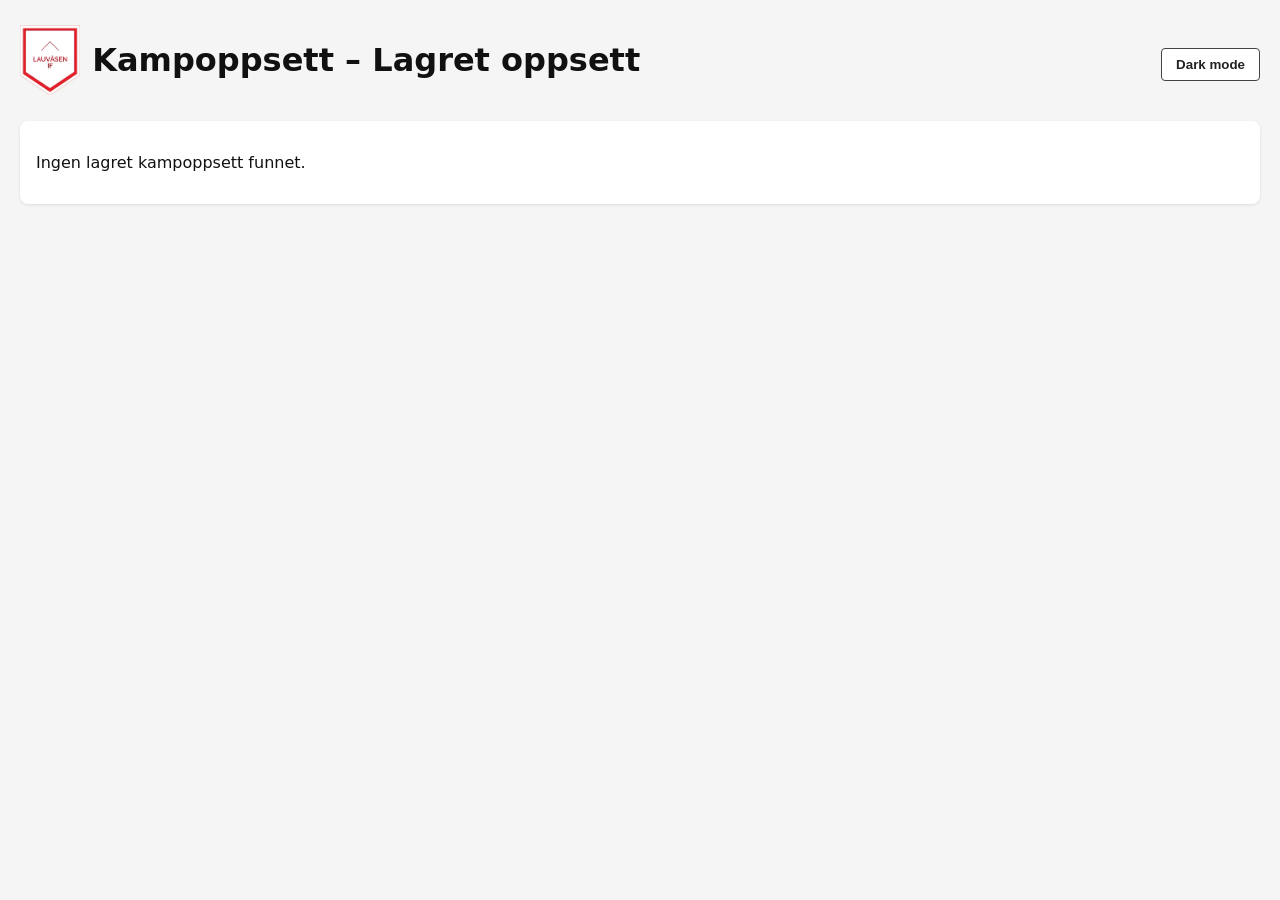
==== kampoppsett.html @ e0453ff4 "Initial commit – full kanonballturnering" ====
<!DOCTYPE html>
<html lang="no">
<head>
  <meta charset="UTF-8">
  <title>Kampoppsett – Lauvåsen IF</title>
  <link rel="stylesheet" href="style.css">
</head>

<body>
  <div class="header">
    <img src="lauvasen_logo.png" style="height:70px;">
    <h1>Kampoppsett – Lagret oppsett</h1>
    <button id="darkToggle" class="dark-toggle secondary">Dark mode</button>
  </div>

  <div class="results">
    <div id="scheduleContainer"></div>
  </div>

  <script src="script.js"></script>
  <script>
    initDarkMode();

    const saved = loadSchedule();
    if (!saved) {
      document.getElementById("scheduleContainer").innerHTML =
        "<p>Ingen lagret kampoppsett funnet.</p>";
    } else {
      const { schedule, teams } = saved;

      let html = "<table><thead><tr>" +
        "<th>Runde</th><th>Start</th><th>Slutt</th><th>Bane</th><th>Lag A</th><th>Lag B</th>" +
        "</tr></thead><tbody>";

      schedule.forEach(slot => {
        slot.matches.forEach(m => {
          const colorA = teamColors[teams.indexOf(m.teamA) % teamColors.length];
          const colorB = teamColors[teams.indexOf(m.teamB) % teamColors.length];

          html += `
            <tr>
              <td>${slot.round}</td>
              <td>${minutesToTimeStr(slot.start)}</td>
              <td>${minutesToTimeStr(slot.end)}</td>
              <td class="court-${m.court}">${m.court}</td>
              <td><span class="team-tag" style="background:${colorA}">${m.teamA}</span></td>
              <td><span class="team-tag" style="background:${colorB}">${m.teamB}</span></td>
            </tr>
          `;
        });
      });

      html += "</tbody></table>";
      document.getElementById("scheduleContainer").innerHTML = html;
    }
  </script>
</body>
</html>
---- style.css ----
:root {
  --bg: #f5f5f5;
  --fg: #111;
  --card-bg: #fff;
  --card-border: rgba(0,0,0,0.1);
  --table-border: #ddd;
  --table-header-bg: #eee;
}

body.dark {
  --bg: #121212;
  --fg: #f5f5f5;
  --card-bg: #1e1e1e;
  --card-border: rgba(255,255,255,0.1);
  --table-border: #444;
  --table-header-bg: #333;
}

body {
  font-family: system-ui, sans-serif;
  margin: 20px;
  background: var(--bg);
  color: var(--fg);
}

.header {
  display: flex;
  align-items: center;
  gap: 12px;
  margin-bottom: 20px;
}

.config, .results {
  background: var(--card-bg);
  padding: 16px;
  margin-bottom: 16px;
  border-radius: 8px;
  box-shadow: 0 1px 3px var(--card-border);
}

table {
  border-collapse: collapse;
  width: 100%;
  margin-top: 10px;
  font-size: 0.9rem;
}

th, td {
  border: 1px solid var(--table-border);
  padding: 4px 6px;
  text-align: left;
}

th {
  background: var(--table-header-bg);
}

.team-tag {
  display: inline-block;
  padding: 2px 6px;
  border-radius: 4px;
  color: #fff;
  font-weight: 600;
}

.court-A { background: #d9f2ff; }
.court-B { background: #ffe6cc; }

.score-input {
  width: 60px;
}

.reset-btn {
  cursor: pointer;
  color: red;
  font-weight: bold;
  margin-left: 6px;
}

.dark-toggle {
  margin-left: auto;
}

button {
  padding: 8px 14px;
  margin-top: 8px;
  cursor: pointer;
  border-radius: 4px;
  border: 1px solid #444;
  background: #222;
  color: #fff;
  font-weight: 600;
}

button.secondary {
  background: #fff;
  color: #222;
}

body.dark button.secondary {
  background: #333;
  color: #f5f5f5;
}
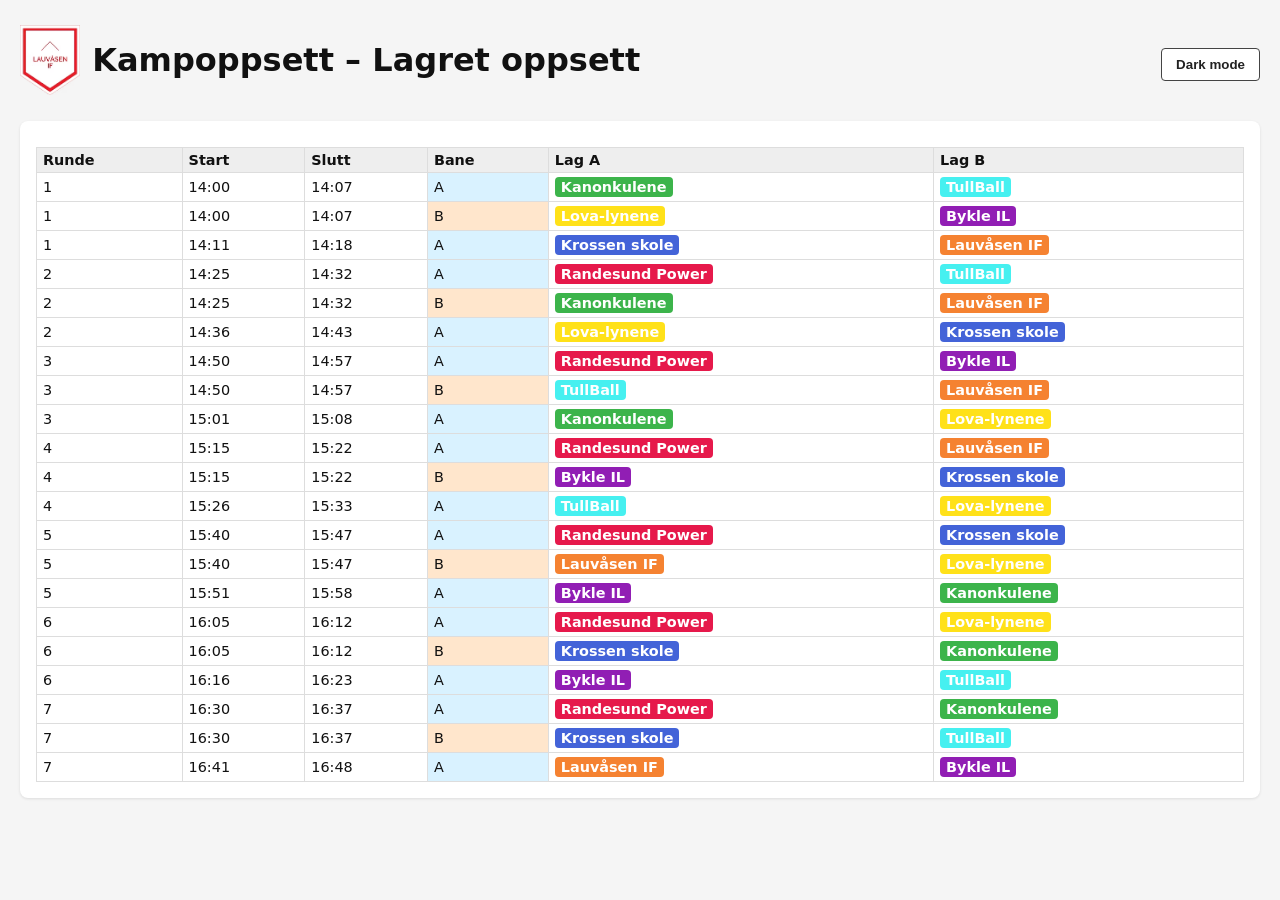
==== commit b2a94c39: "Initial commit med alle filer" ====
--- a/kampoppsett.html
+++ b/kampoppsett.html
@@ -21,11 +21,14 @@
   <script>
     initDarkMode();
 
-    const saved = loadSchedule();
-    if (!saved) {
-      document.getElementById("scheduleContainer").innerHTML =
-        "<p>Ingen lagret kampoppsett funnet.</p>";
-    } else {
+    (async () => {
+      const saved = await loadScheduleWithFallback();
+      if (!saved) {
+        document.getElementById("scheduleContainer").innerHTML =
+          "<p>Ingen lagret kampoppsett funnet.</p>";
+        return;
+      }
+
       const { schedule, teams } = saved;
 
       let html = "<table><thead><tr>" +
@@ -52,7 +55,7 @@
 
       html += "</tbody></table>";
       document.getElementById("scheduleContainer").innerHTML = html;
-    }
+    })();
   </script>
 </body>
 </html>
--- a/style.css
+++ b/style.css
@@ -65,9 +65,18 @@
 
 .court-A { background: #d9f2ff; }
 .court-B { background: #ffe6cc; }
+.court-C { background: #d4f7d4; }
+.court-D { background: #f9e4ff; }
+.court-E { background: #fff7cc; }
+
+body.dark .court-A { background: #1a4a5e; color: #d9f2ff; }
+body.dark .court-B { background: #5e3a1a; color: #ffe6cc; }
+body.dark .court-C { background: #1a4a1a; color: #d4f7d4; }
+body.dark .court-D { background: #3a1a4a; color: #f9e4ff; }
+body.dark .court-E { background: #4a4a1a; color: #fff7cc; }
 
 .score-input {
-  width: 60px;
+  width: 160px;
 }
 
 .reset-btn {
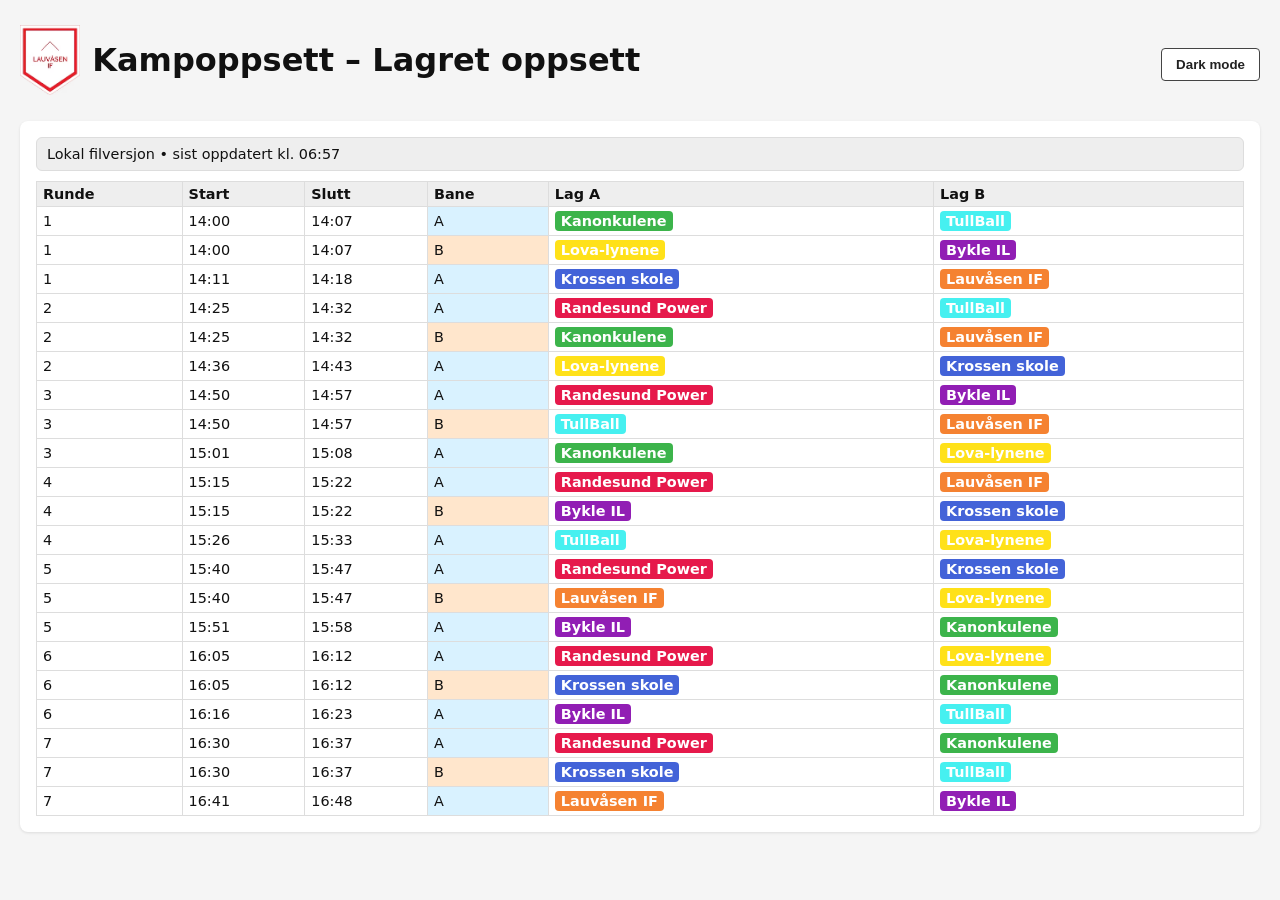
==== commit 7564f89a: "Initial commit med alle filer" ====
--- a/kampoppsett.html
+++ b/kampoppsett.html
@@ -14,6 +14,7 @@
   </div>
 
   <div class="results">
+    <div id="liveSourceBanner" class="live-source-banner" style="display:none;"></div>
     <div id="scheduleContainer"></div>
   </div>
 
@@ -22,7 +23,7 @@
     initDarkMode();
 
     (async () => {
-      const saved = await loadScheduleWithFallback();
+      const saved = await loadSharedScheduleWithFallback();
       if (!saved) {
         document.getElementById("scheduleContainer").innerHTML =
           "<p>Ingen lagret kampoppsett funnet.</p>";
@@ -30,6 +31,7 @@
       }
 
       const { schedule, teams } = saved;
+      renderLiveSourceBanner("liveSourceBanner");
 
       let html = "<table><thead><tr>" +
         "<th>Runde</th><th>Start</th><th>Slutt</th><th>Bane</th><th>Lag A</th><th>Lag B</th>" +
--- a/style.css
+++ b/style.css
@@ -88,6 +88,95 @@
 
 .dark-toggle {
   margin-left: auto;
+}
+
+.counter-control {
+  display: flex;
+  align-items: center;
+  gap: 8px;
+  margin-bottom: 8px;
+}
+
+.counter-control button {
+  margin-top: 0;
+  padding: 6px 12px;
+  min-width: 40px;
+}
+
+.counter-value {
+  width: 80px;
+  text-align: center;
+}
+
+.team-row {
+  display: flex;
+  align-items: center;
+  gap: 8px;
+  margin-bottom: 6px;
+}
+
+.team-row input {
+  flex: 1;
+}
+
+.delete-team-btn {
+  margin-top: 0;
+  min-width: 34px;
+  padding: 6px 10px;
+  line-height: 1;
+}
+
+.live-source-banner {
+  padding: 8px 10px;
+  border: 1px solid var(--table-border);
+  border-radius: 6px;
+  background: var(--table-header-bg);
+  margin-bottom: 10px;
+  font-size: 0.9rem;
+}
+
+#publishHistorySelect {
+  width: 100%;
+  margin-top: 6px;
+}
+
+.modal-overlay {
+  position: fixed;
+  inset: 0;
+  background: rgba(0, 0, 0, 0.45);
+  display: none;
+  align-items: center;
+  justify-content: center;
+  z-index: 1000;
+  padding: 16px;
+}
+
+.modal-overlay.open {
+  display: flex;
+}
+
+.modal-card {
+  width: 100%;
+  max-width: 540px;
+  max-height: 90vh;
+  overflow-y: auto;
+  background: var(--card-bg);
+  color: var(--fg);
+  border: 1px solid var(--table-border);
+  border-radius: 10px;
+  padding: 16px;
+}
+
+.modal-header-row {
+  display: flex;
+  justify-content: space-between;
+  align-items: center;
+  gap: 12px;
+  margin-bottom: 8px;
+}
+
+.modal-header-row h3 {
+  margin: 0;
 }
 
 button {
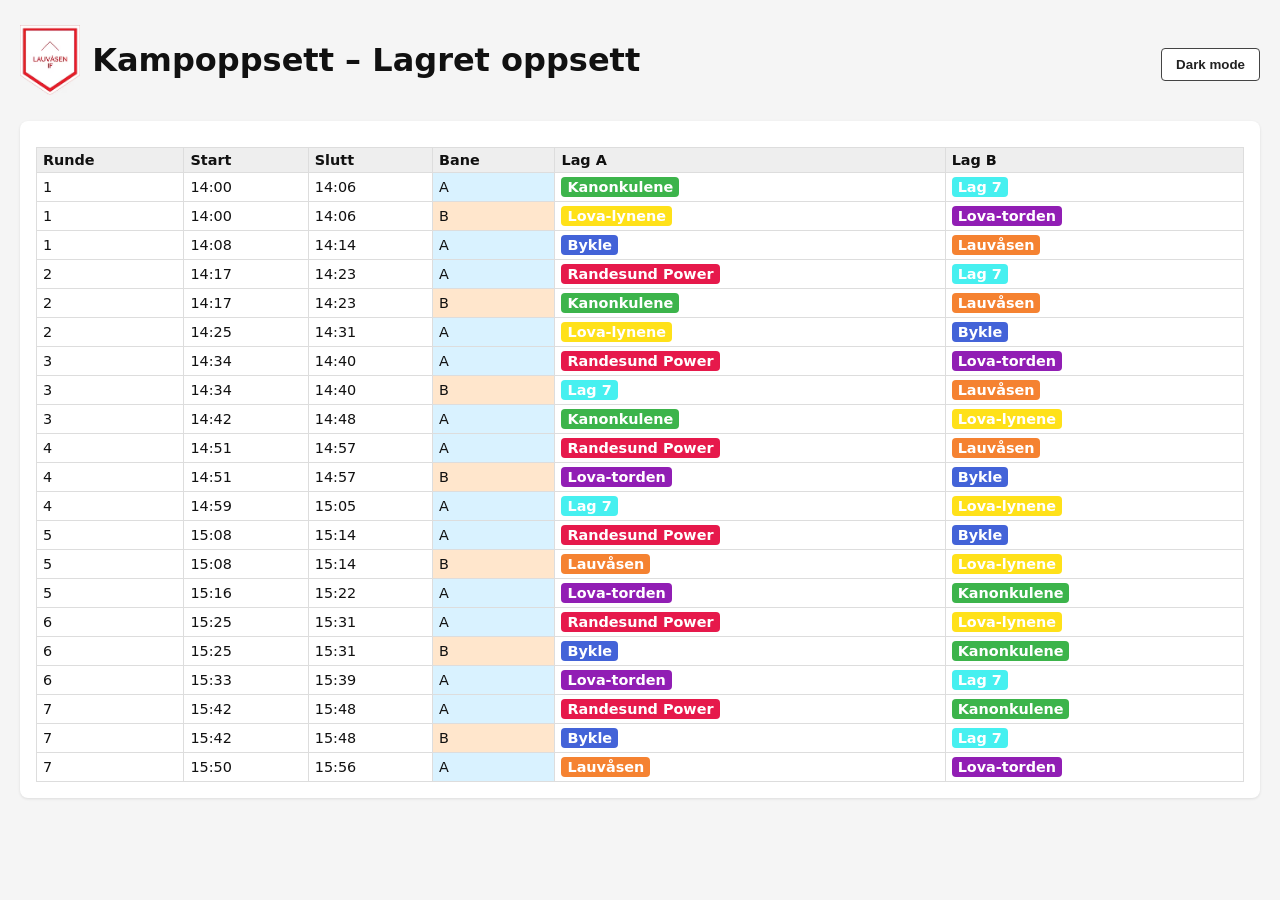
==== commit 07193517: "Initial commit med alle filer" ====
--- a/kampoppsett.html
+++ b/kampoppsett.html
@@ -14,7 +14,6 @@
   </div>
 
   <div class="results">
-    <div id="liveSourceBanner" class="live-source-banner" style="display:none;"></div>
     <div id="scheduleContainer"></div>
   </div>
 
@@ -31,7 +30,6 @@
       }
 
       const { schedule, teams } = saved;
-      renderLiveSourceBanner("liveSourceBanner");
 
       let html = "<table><thead><tr>" +
         "<th>Runde</th><th>Start</th><th>Slutt</th><th>Bane</th><th>Lag A</th><th>Lag B</th>" +
--- a/style.css
+++ b/style.css
@@ -126,20 +126,6 @@
   line-height: 1;
 }
 
-.live-source-banner {
-  padding: 8px 10px;
-  border: 1px solid var(--table-border);
-  border-radius: 6px;
-  background: var(--table-header-bg);
-  margin-bottom: 10px;
-  font-size: 0.9rem;
-}
-
-#publishHistorySelect {
-  width: 100%;
-  margin-top: 6px;
-}
-
 .modal-overlay {
   position: fixed;
   inset: 0;
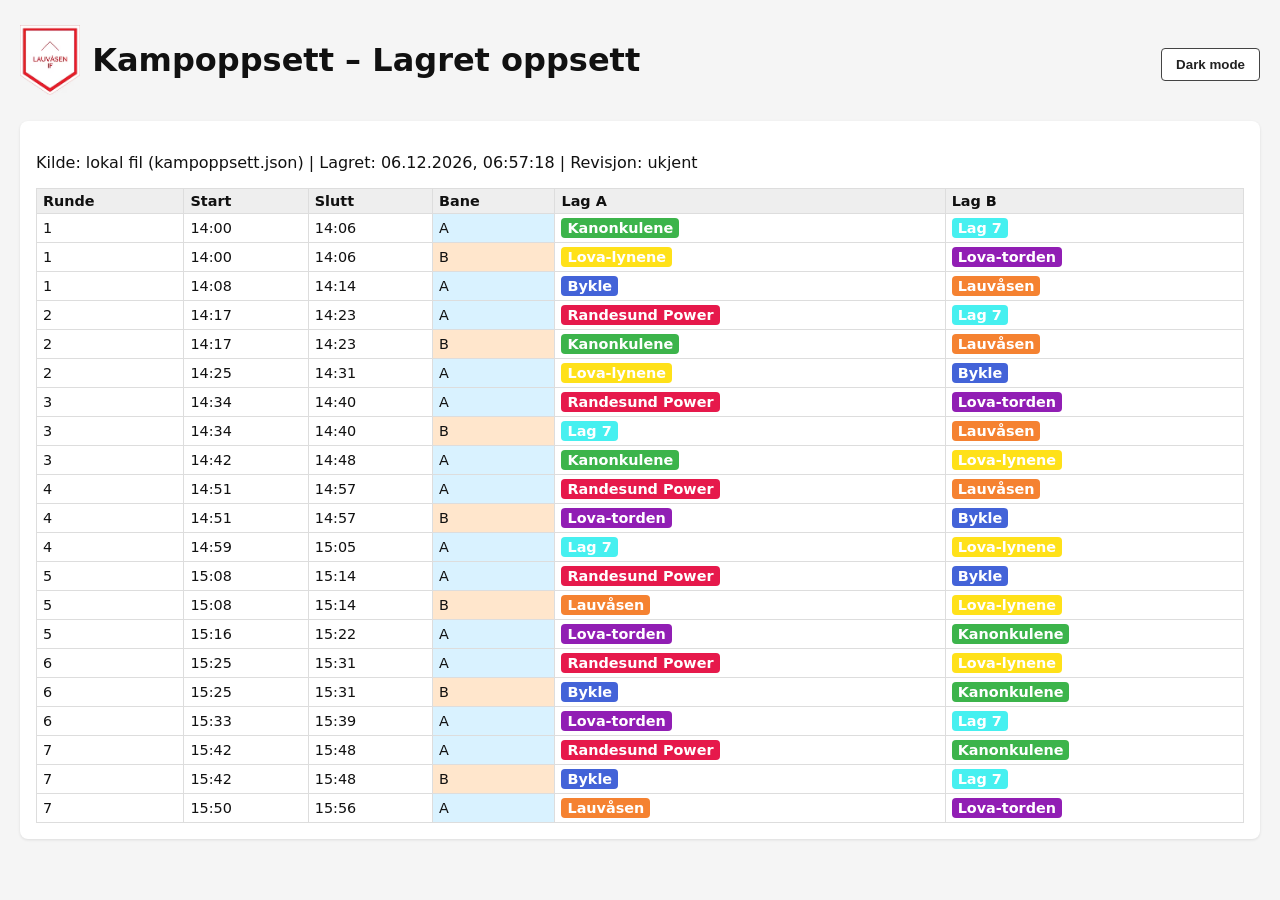
==== commit 7461a57a: "Initial commit med alle filer" ====
--- a/kampoppsett.html
+++ b/kampoppsett.html
@@ -14,6 +14,7 @@
   </div>
 
   <div class="results">
+    <p id="scheduleSourceStatus"></p>
     <div id="scheduleContainer"></div>
   </div>
 
@@ -22,13 +23,27 @@
     initDarkMode();
 
     (async () => {
-      const saved = await loadSharedScheduleWithFallback();
-      if (!saved) {
+      const loaded = await loadSharedScheduleWithSource();
+      const sourceStatusEl = document.getElementById("scheduleSourceStatus");
+
+      if (!loaded) {
+        sourceStatusEl.textContent = "Kilde: ingen data";
         document.getElementById("scheduleContainer").innerHTML =
           "<p>Ingen lagret kampoppsett funnet.</p>";
         return;
       }
 
+      const sourceLabelMap = {
+        github: "GitHub",
+        "local-file": "lokal fil (kampoppsett.json)",
+        "local-cache": "lokal cache"
+      };
+      const savedAtText = formatSavedAt(loaded.payload?.savedAt);
+      const revisionText = formatRevision(getPayloadRevision(loaded.payload));
+      sourceStatusEl.textContent =
+        `Kilde: ${sourceLabelMap[loaded.source] || loaded.source} | Lagret: ${savedAtText} | Revisjon: ${revisionText}`;
+
+      const saved = loaded.payload;
       const { schedule, teams } = saved;
 
       let html = "<table><thead><tr>" +
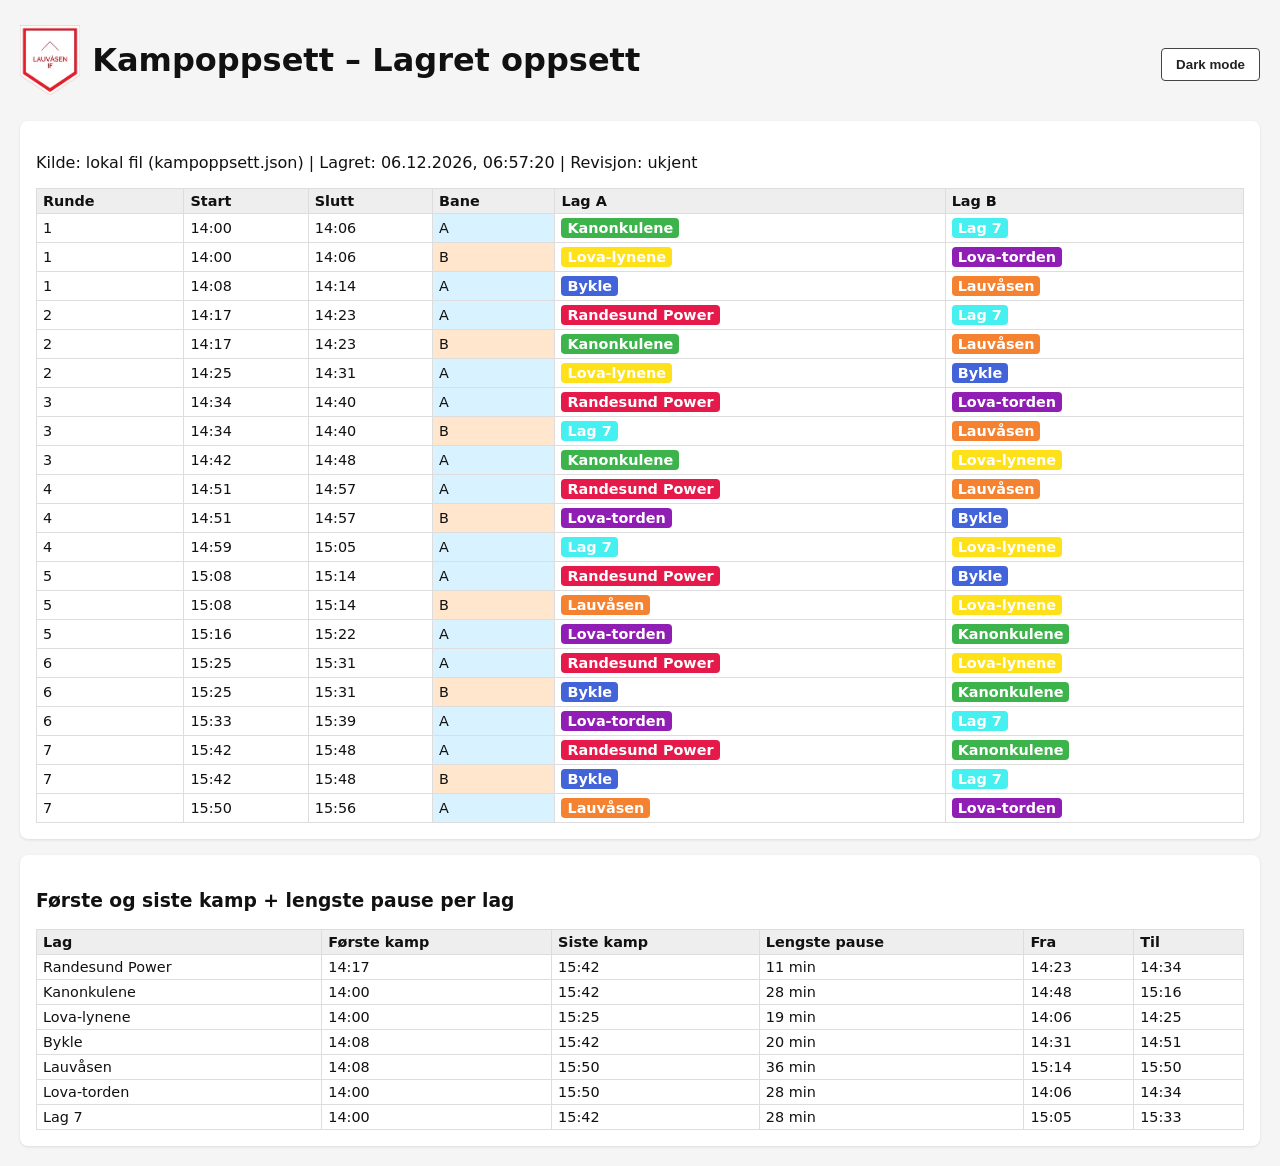
==== commit 28e5ac83: "Initial commit med alle filer" ====
--- a/kampoppsett.html
+++ b/kampoppsett.html
@@ -16,6 +16,10 @@
   <div class="results">
     <p id="scheduleSourceStatus"></p>
     <div id="scheduleContainer"></div>
+  </div>
+
+  <div class="results">
+    <div id="breakSummaryContainer"></div>
   </div>
 
   <script src="script.js"></script>
@@ -70,6 +74,53 @@
 
       html += "</tbody></table>";
       document.getElementById("scheduleContainer").innerHTML = html;
+
+      // --- Første og siste kamp + lengste pause per lag ---
+      const teamMatches = new Map();
+      teams.forEach(team => teamMatches.set(team, []));
+
+      schedule.forEach(slot => {
+        slot.matches.forEach(match => {
+          teamMatches.get(match.teamA)?.push({ start: slot.start, end: slot.end });
+          teamMatches.get(match.teamB)?.push({ start: slot.start, end: slot.end });
+        });
+      });
+
+      let breakHtml = "<h3>Første og siste kamp + lengste pause per lag</h3>";
+      breakHtml += "<table><thead><tr>" +
+        "<th>Lag</th><th>Første kamp</th><th>Siste kamp</th><th>Lengste pause</th><th>Fra</th><th>Til</th>" +
+        "</tr></thead><tbody>";
+
+      teams.forEach(team => {
+        const matches = teamMatches.get(team) || [];
+        let longestBreak = null;
+
+        for (let i = 1; i < matches.length; i++) {
+          const prev = matches[i - 1];
+          const current = matches[i];
+          const breakMinutes = current.start - prev.end;
+          if (!longestBreak || breakMinutes > longestBreak.minutes) {
+            longestBreak = { minutes: breakMinutes, from: prev.end, to: current.start };
+          }
+        }
+
+        const firstMatch = matches.length > 0 ? minutesToTimeStr(matches[0].start) : "-";
+        const lastMatch  = matches.length > 0 ? minutesToTimeStr(matches[matches.length - 1].start) : "-";
+
+        breakHtml += `
+          <tr>
+            <td>${team}</td>
+            <td>${firstMatch}</td>
+            <td>${lastMatch}</td>
+            <td>${longestBreak ? `${longestBreak.minutes} min` : "Ikke relevant"}</td>
+            <td>${longestBreak ? minutesToTimeStr(longestBreak.from) : "-"}</td>
+            <td>${longestBreak ? minutesToTimeStr(longestBreak.to) : "-"}</td>
+          </tr>
+        `;
+      });
+
+      breakHtml += "</tbody></table>";
+      document.getElementById("breakSummaryContainer").innerHTML = breakHtml;
     })();
   </script>
 </body>
